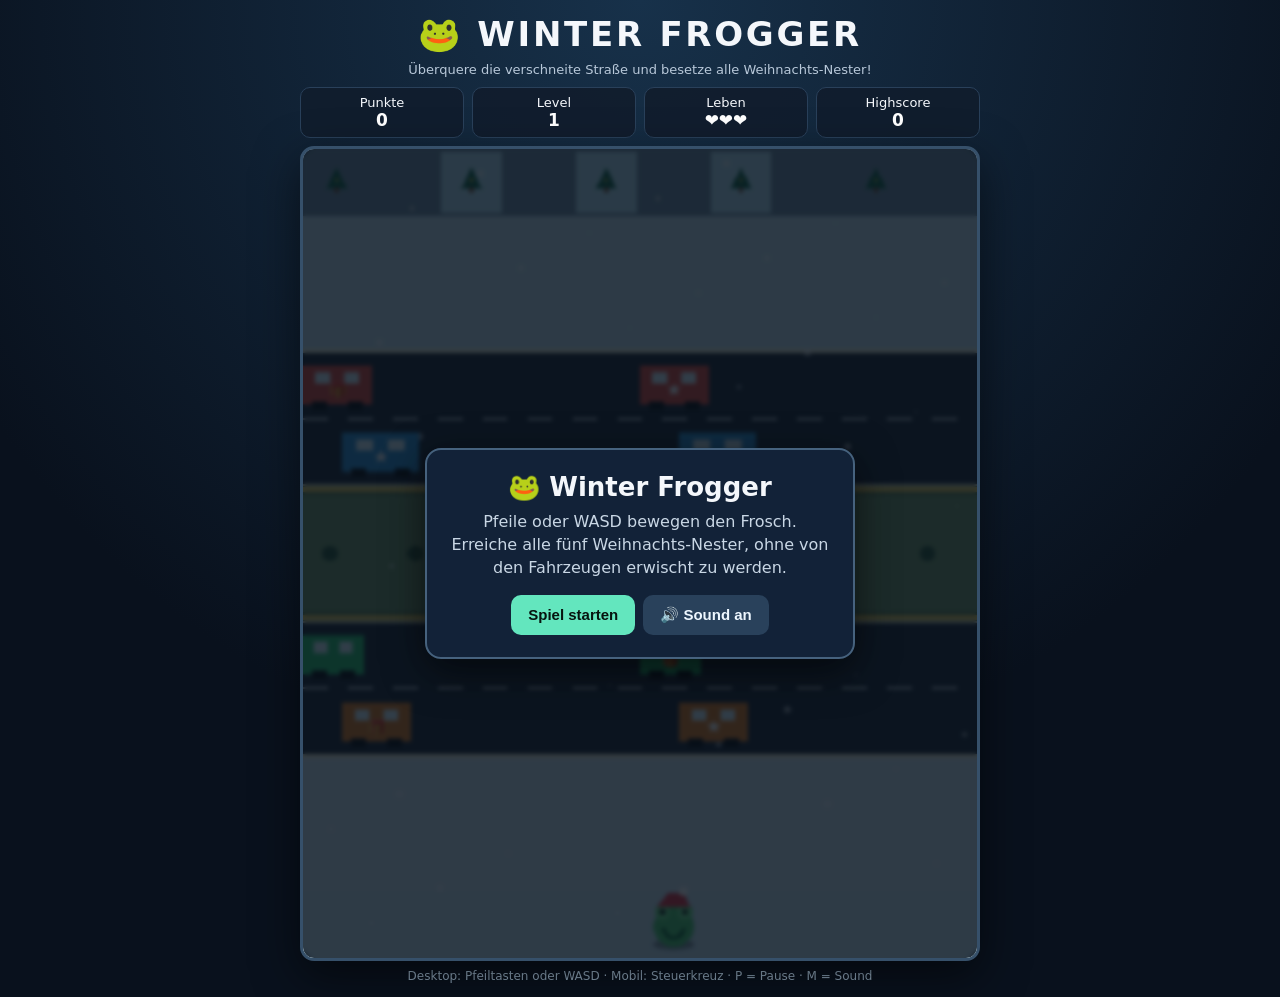
==== frogger.html @ cbe1b5b9 "Add files via upload" ====
<!DOCTYPE html>
<html lang="de">
<head>
<meta charset="UTF-8">
<meta name="viewport" content="width=device-width,initial-scale=1,maximum-scale=1,user-scalable=no">
<title>Winter Frogger</title>
<style>
  :root{
    --bg:#09111d; --panel:#111d2d; --road:#252b35; --safe:#dbeeff;
    --ice:#bfe8ff; --accent:#63e6be; --danger:#ff6b6b; --text:#f4f7fb;
  }
  *{box-sizing:border-box}
  html,body{margin:0;min-height:100%;background:radial-gradient(circle at top,#17314a,#09111d 65%);font-family:system-ui,-apple-system,Segoe UI,sans-serif;color:var(--text)}
  body{display:flex;justify-content:center;align-items:center;padding:14px}
  .game-wrap{width:min(680px,100%);text-align:center}
  h1{margin:0 0 8px;font-size:clamp(22px,5vw,34px);letter-spacing:.08em;text-transform:uppercase}
  .sub{margin:0 0 10px;color:#b8c8d9;font-size:13px}
  .hud{display:flex;justify-content:space-between;gap:8px;flex-wrap:wrap;margin-bottom:8px}
  .stat{background:rgba(17,29,45,.92);border:1px solid #29405a;border-radius:10px;padding:7px 11px;font-size:13px;flex:1;min-width:90px}
  .stat b{display:block;font-size:17px;color:#fff}
  .canvas-box{position:relative;width:100%;border:3px solid #36506a;border-radius:14px;overflow:hidden;box-shadow:0 15px 45px #0008;background:#08121e}
  canvas{display:block;width:100%;height:auto;image-rendering:pixelated;touch-action:none}
  .overlay{position:absolute;inset:0;display:flex;align-items:center;justify-content:center;background:#06101bcc;backdrop-filter:blur(2px);padding:20px}
  .card{background:#122238;border:2px solid #46627e;border-radius:16px;padding:22px;max-width:430px;box-shadow:0 12px 40px #0009}
  .card h2{margin:0 0 8px;font-size:26px}.card p{color:#c9d7e5;line-height:1.45;margin:7px 0 15px}
  button{border:0;border-radius:10px;background:#63e6be;color:#07140f;font-weight:800;padding:11px 17px;cursor:pointer;font-size:15px}
  button.secondary{background:#29415b;color:#eef7ff}
  .actions{display:flex;gap:8px;justify-content:center;flex-wrap:wrap}
  .controls{margin:10px auto 0;width:min(250px,90vw);display:grid;grid-template-columns:repeat(3,1fr);gap:7px}
  .controls button{height:52px;padding:0;font-size:24px;background:#182b40;color:#fff;border:1px solid #36506a;touch-action:manipulation}
  .controls .empty{visibility:hidden}
  .hint{font-size:12px;color:#8fa5b9;margin-top:8px}
  @media (min-width:700px){.controls{display:none}}
</style>
</head>
<body>
<div class="game-wrap">
  <h1>🐸 Winter Frogger</h1>
  <p class="sub">Überquere die verschneite Straße und besetze alle Weihnachts-Nester!</p>

  <div class="hud">
    <div class="stat">Punkte<b id="score">0</b></div>
    <div class="stat">Level<b id="level">1</b></div>
    <div class="stat">Leben<b id="lives">❤️❤️❤️</b></div>
    <div class="stat">Highscore<b id="highscore">0</b></div>
  </div>

  <div class="canvas-box">
    <canvas id="game" width="600" height="720" aria-label="Winter Frogger Spielfeld"></canvas>
    <div class="overlay" id="overlay">
      <div class="card">
        <h2 id="overlayTitle">🐸 Winter Frogger</h2>
        <p id="overlayText">Pfeile oder WASD bewegen den Frosch. Erreiche alle fünf Weihnachts-Nester, ohne von den Fahrzeugen erwischt zu werden.</p>
        <div class="actions">
          <button id="startBtn">Spiel starten</button>
          <button class="secondary" id="muteBtn">🔊 Sound an</button>
        </div>
      </div>
    </div>
  </div>

  <div class="controls" aria-label="Touch-Steuerung">
    <button class="empty"></button><button data-dir="up">▲</button><button class="empty"></button>
    <button data-dir="left">◀</button><button data-dir="down">▼</button><button data-dir="right">▶</button>
  </div>
  <div class="hint">Desktop: Pfeiltasten oder WASD · Mobil: Steuerkreuz · P = Pause · M = Sound</div>
</div>

<script>
(() => {
'use strict';

const canvas = document.getElementById('game');
const ctx = canvas.getContext('2d');
const W = canvas.width, H = canvas.height;

const ROWS = 12, COLS = 10;
const CELL_W = W / COLS, CELL_H = H / ROWS;
const START_ROW = ROWS - 1;
const GOAL_ROW = 0;
const ROAD_START = 3, ROAD_END = 8;
const SAFE_ROWS = [1,2,5,6,9,10];
const GOAL_COLS = [2,4,6];

const ui = {
  score: document.getElementById('score'),
  level: document.getElementById('level'),
  lives: document.getElementById('lives'),
  highscore: document.getElementById('highscore'),
  overlay: document.getElementById('overlay'),
  title: document.getElementById('overlayTitle'),
  text: document.getElementById('overlayText'),
  start: document.getElementById('startBtn'),
  mute: document.getElementById('muteBtn')
};

let score = 0;
let level = 1;
let lives = 3;
let highscore = Number(localStorage.getItem('winterFroggerHighscore') || 0);
let running = false;
let paused = false;
let muted = false;
let lastTime = 0;
let audioCtx = null;
let vehicles = [];
let goals = [];
let frog = {col: 5,row:START_ROW,x:5,y:START_ROW};
let moveLock = false;

const lanes = [
  {row:3, dir:1, base:95, color:'#e74c3c'},
  {row:4, dir:-1, base:135, color:'#3498db'},
  {row:7, dir:1, base:125, color:'#2ecc71'},
  {row:8, dir:-1, base:100, color:'#e67e22'}
];

function beep(freq=440,duration=.07,type='square',gain=.035){
  if(muted) return;
  try{
    audioCtx ||= new (window.AudioContext || window.webkitAudioContext)();
    const o=audioCtx.createOscillator(), g=audioCtx.createGain();
    o.type=type;o.frequency.value=freq;g.gain.value=gain;
    o.connect(g);g.connect(audioCtx.destination);
    const now=audioCtx.currentTime;
    g.gain.setValueAtTime(gain,now);
    g.gain.exponentialRampToValueAtTime(.0001,now+duration);
    o.start(now);o.stop(now+duration);
  }catch(e){}
}

function makeLevel(){
  vehicles=[];
  const speedMul = 1 + (level-1)*0.14;
  lanes.forEach((lane,i)=>{
    const count = Math.min(3, 2 + Math.floor((level-1)/3));
    const width = 54 + ((i+level)%3)*7;
    const gap = W / count;
    for(let j=0;j<count;j++){
      vehicles.push({
        row:lane.row, x:j*gap + (i%2)*35, width,
        height:CELL_H*.58, speed:lane.base*speedMul*lane.dir,
        color:lane.color, kind:(i+j)%3
      });
    }
  });
  goals = Array(GOAL_COLS.length).fill(false);
  resetFrog();
}

function resetFrog(){
  frog={col:5,row:START_ROW,x:5,y:START_ROW};
  moveLock=false;
}

function newGame(){
  score=0;level=1;lives=3;paused=false;running=true;
  makeLevel(); hideOverlay(); updateUI();
  lastTime=performance.now(); requestAnimationFrame(loop);
}

function hideOverlay(){ui.overlay.style.display='none'}
function showOverlay(title,text,button='Spiel starten'){
  ui.title.textContent=title;ui.text.textContent=text;ui.start.textContent=button;
  ui.overlay.style.display='flex';
}

function updateUI(){
  ui.score.textContent=score;
  ui.level.textContent=level;
  ui.lives.textContent='❤️'.repeat(lives)+'🖤'.repeat(3-lives);
  ui.highscore.textContent=highscore;
}

function addScore(n){
  score += n;
  if(score>highscore){
    highscore=score;localStorage.setItem('winterFroggerHighscore',highscore);
    try{window.parent.postMessage({type:'advent-minigame-highscore',game:'winterFrogger',score:highscore},location.origin);}catch(e){}
  }
  updateUI();
}

function move(dx,dy){
  if(!running || paused || moveLock) return;
  const nc=Math.max(0,Math.min(COLS-1,frog.col+dx));
  const nr=Math.max(0,Math.min(ROWS-1,frog.row+dy));
  if(nc===frog.col && nr===frog.row) return;
  if(nr===GOAL_ROW && !GOAL_COLS.includes(nc)) return;
  moveLock=true;
  frog.col=nc;frog.row=nr;frog.x=nc;frog.y=nr;
  beep(520,.045,'square');
  if(dy<0) addScore(10);
  setTimeout(()=>moveLock=false,90);
  checkGoal();
}

function checkGoal(){
  if(frog.row!==GOAL_ROW) return;
  const goalIndex=GOAL_COLS.indexOf(frog.col);
  if(goalIndex<0){resetFrog();return;}
  if(!goals[goalIndex]){
    goals[goalIndex]=true;
    addScore(100 + level*15);
    beep(880,.1,'triangle'); setTimeout(()=>beep(1175,.12,'triangle'),80);
    resetFrog();
    if(goals.every(Boolean)){
      addScore(250*level);
      beep(660,.12,'square'); setTimeout(()=>beep(990,.18,'square'),120);
      setTimeout(()=>{
        level++;
        makeLevel();updateUI();
      },650);
    }
  } else resetFrog();
}

function loseLife(){
  lives--;
  beep(110,.2,'sawtooth',.05);
  updateUI();
  if(lives<=0){
    running=false;
    showOverlay('💥 Game Over',`Du hast ${score} Punkte erreicht. Highscore: ${highscore}.`,'Nochmal spielen');
  }else{
    resetFrog();
  }
}

function frogRect(){
  return {x:frog.x*CELL_W+CELL_W*.18,y:frog.y*CELL_H+CELL_H*.18,w:CELL_W*.64,h:CELL_H*.64};
}
function rectsOverlap(a,b){
  return a.x < b.x+b.w && a.x+a.w>b.x && a.y<a.y+b.h && a.y+a.h>b.y;
}

function update(dt){
  vehicles.forEach(v=>{
    v.x += v.speed*dt;
    if(v.speed>0 && v.x>W+80) v.x=-v.width-30;
    if(v.speed<0 && v.x<-v.width-80) v.x=W+30;
  });
  const fr=frogRect();
  for(const v of vehicles){
    if(v.row===frog.row){
      const vr={x:v.x,y:v.row*CELL_H+CELL_H*.21,w:v.width,h:v.height};
      if(rectsOverlap(fr,vr)){loseLife();return;}
    }
  }
}

function drawBackground(){
  ctx.fillStyle='#dff4ff';ctx.fillRect(0,0,W,H);
  // Zielbereich
  ctx.fillStyle='#7893a8';ctx.fillRect(0,0,W,CELL_H);
  GOAL_COLS.forEach((c,i)=>{
    ctx.fillStyle=goals[i]?'#1b6b45':'#bde7f7';
    ctx.fillRect(c*CELL_W+3,3,CELL_W-6,CELL_H-6);
  });
  // sichere Bereiche
  SAFE_ROWS.forEach(r=>{
    ctx.fillStyle=(r===9||r===10)?'#d8eaf5':'#cbe7f4';
    ctx.fillRect(0,r*CELL_H,W,CELL_H);
  });
  // Geteilte Autobahn mit zwei Spuren je Fahrtrichtung
  ctx.fillStyle='#252b35';ctx.fillRect(0,ROAD_START*CELL_H,W,(ROAD_END-ROAD_START+1)*CELL_H);
  ctx.strokeStyle='#f5f1d5';ctx.lineWidth=4;ctx.setLineDash([]);
  [ROAD_START*CELL_H,5*CELL_H,7*CELL_H,(ROAD_END+1)*CELL_H].forEach(y=>{
    ctx.beginPath();ctx.moveTo(0,y);ctx.lineTo(W,y);ctx.stroke();
  });
  ctx.strokeStyle='#d8dce0';ctx.lineWidth=2;ctx.setLineDash([22,18]);
  [4*CELL_H,8*CELL_H].forEach(y=>{
    ctx.beginPath();ctx.moveTo(0,y);ctx.lineTo(W,y);ctx.stroke();
  });
  ctx.setLineDash([]);
  // Breiter, sicherer Mittelstreifen
  ctx.fillStyle='#587b50';ctx.fillRect(0,5*CELL_H,W,2*CELL_H);
  ctx.fillStyle='#789b68';ctx.fillRect(0,5*CELL_H+8,W,2*CELL_H-16);
  ctx.strokeStyle='#f4d35e';ctx.lineWidth=4;
  [5*CELL_H+3,7*CELL_H-3].forEach(y=>{
    ctx.beginPath();ctx.moveTo(0,y);ctx.lineTo(W,y);ctx.stroke();
  });
  for(let x=24;x<W;x+=76){
    ctx.fillStyle='#315c39';ctx.beginPath();ctx.arc(x,6*CELL_H,7,0,Math.PI*2);ctx.fill();
  }
  // Start
  ctx.fillStyle='#cfe9f5';ctx.fillRect(0,START_ROW*CELL_H,W,CELL_H);
  // Schnee
  ctx.fillStyle='#fff8'; 
  for(let i=0;i<45;i++){
    const x=(i*97)%W,y=(i*53)%H,r=(i%3)+1;
    ctx.beginPath();ctx.arc(x,y,r,0,Math.PI*2);ctx.fill();
  }
  // Weihnachtsbäume in Zielreihe
  for(let c=0;c<COLS;c+=2) drawTree(c*CELL_W+CELL_W/2,CELL_H*.48,.55);
}

function drawTree(x,y,s){
  ctx.fillStyle='#176b4b';
  ctx.beginPath();ctx.moveTo(x,y-22*s);ctx.lineTo(x-17*s,y+12*s);ctx.lineTo(x+17*s,y+12*s);ctx.closePath();ctx.fill();
  ctx.fillStyle='#7b4a2b';ctx.fillRect(x-3*s,y+10*s,6*s,8*s);
  ctx.fillStyle='#ffd54a';ctx.fillRect(x-2*s,y-4*s,4*s,4*s);
}

function drawVehicle(v){
  const y=v.row*CELL_H+CELL_H*.21;
  ctx.fillStyle=v.color;
  ctx.fillRect(v.x,y,v.width,v.height);
  ctx.fillStyle='#dff6ff';
  const ww=v.width*.22;
  ctx.fillRect(v.x+v.width*.18,y+6,ww,10);
  ctx.fillRect(v.x+v.width*.60,y+6,ww,10);
  ctx.fillStyle='#111';
  ctx.fillRect(v.x+8,y+v.height-3,13,8);
  ctx.fillRect(v.x+v.width-21,y+v.height-3,13,8);
  if(v.kind===0){
    ctx.fillStyle='#fff';ctx.font='bold 13px sans-serif';ctx.textAlign='center';
    ctx.fillText('🎁',v.x+v.width/2,y+v.height-8);
  }else if(v.kind===1){
    ctx.fillStyle='#fff';ctx.font='bold 14px sans-serif';ctx.textAlign='center';
    ctx.fillText('★',v.x+v.width/2,y+v.height-8);
  }
}

function drawFrog(){
  const x=frog.x*CELL_W+CELL_W/2, y=frog.y*CELL_H+CELL_H/2;
  ctx.save();ctx.translate(x,y);
  // Schatten
  ctx.fillStyle='#0005';ctx.beginPath();ctx.ellipse(0,18,18,5,0,0,Math.PI*2);ctx.fill();
  // Frosch
  ctx.fillStyle='#52d273';ctx.beginPath();ctx.arc(0,2,18,0,Math.PI*2);ctx.fill();
  ctx.fillStyle='#72e98b';ctx.beginPath();ctx.arc(-10,-11,7,0,Math.PI*2);ctx.arc(10,-11,7,0,Math.PI*2);ctx.fill();
  ctx.fillStyle='#111';ctx.beginPath();ctx.arc(-10,-11,2.5,0,Math.PI*2);ctx.arc(10,-11,2.5,0,Math.PI*2);ctx.fill();
  ctx.strokeStyle='#176b38';ctx.lineWidth=3;ctx.beginPath();ctx.arc(0,3,9,0,Math.PI);ctx.stroke();
  // Wintermütze
  ctx.fillStyle='#e63946';ctx.beginPath();ctx.moveTo(-15,-15);ctx.lineTo(15,-15);ctx.lineTo(9,-28);ctx.lineTo(-5,-28);ctx.closePath();ctx.fill();
  ctx.fillStyle='#fff';ctx.beginPath();ctx.arc(9,-29,4,0,Math.PI*2);ctx.fill();
  ctx.restore();
}

function draw(){
  drawBackground();
  vehicles.forEach(drawVehicle);
  drawFrog();
}

function loop(t){
  if(!running)return;
  if(!paused){
    const dt=Math.min(.035,(t-lastTime)/1000);
    update(dt);draw();
  }
  lastTime=t;requestAnimationFrame(loop);
}

function togglePause(){
  if(!running)return;
  paused=!paused;
  if(paused) showOverlay('⏸ Pause','Drücke P oder den Button, um weiterzuspielen.','Weiter');
  else hideOverlay();
}

function toggleMute(){
  muted=!muted;ui.mute.textContent=muted?'🔇 Sound aus':'🔊 Sound an';
}

document.addEventListener('keydown',e=>{
  const k=e.key.toLowerCase();
  if(['arrowup','arrowdown','arrowleft','arrowright','w','a','s','d','p','m',' '].includes(k)) e.preventDefault();
  if(k==='arrowup'||k==='w')move(0,-1);
  else if(k==='arrowdown'||k==='s')move(0,1);
  else if(k==='arrowleft'||k==='a')move(-1,0);
  else if(k==='arrowright'||k==='d')move(1,0);
  else if(k==='p')togglePause();
  else if(k==='m')toggleMute();
  else if(k===' ' && !running)newGame();
});

document.querySelectorAll('[data-dir]').forEach(btn=>{
  btn.addEventListener('pointerdown',e=>{
    e.preventDefault();
    const d=btn.dataset.dir;
    if(d==='up')move(0,-1); if(d==='down')move(0,1);
    if(d==='left')move(-1,0); if(d==='right')move(1,0);
  });
});

ui.start.addEventListener('click',()=>{
  if(paused){paused=false;hideOverlay();return;}
  newGame();
});
ui.mute.addEventListener('click',toggleMute);

makeLevel();updateUI();draw();
})();
</script>
</body>
</html>
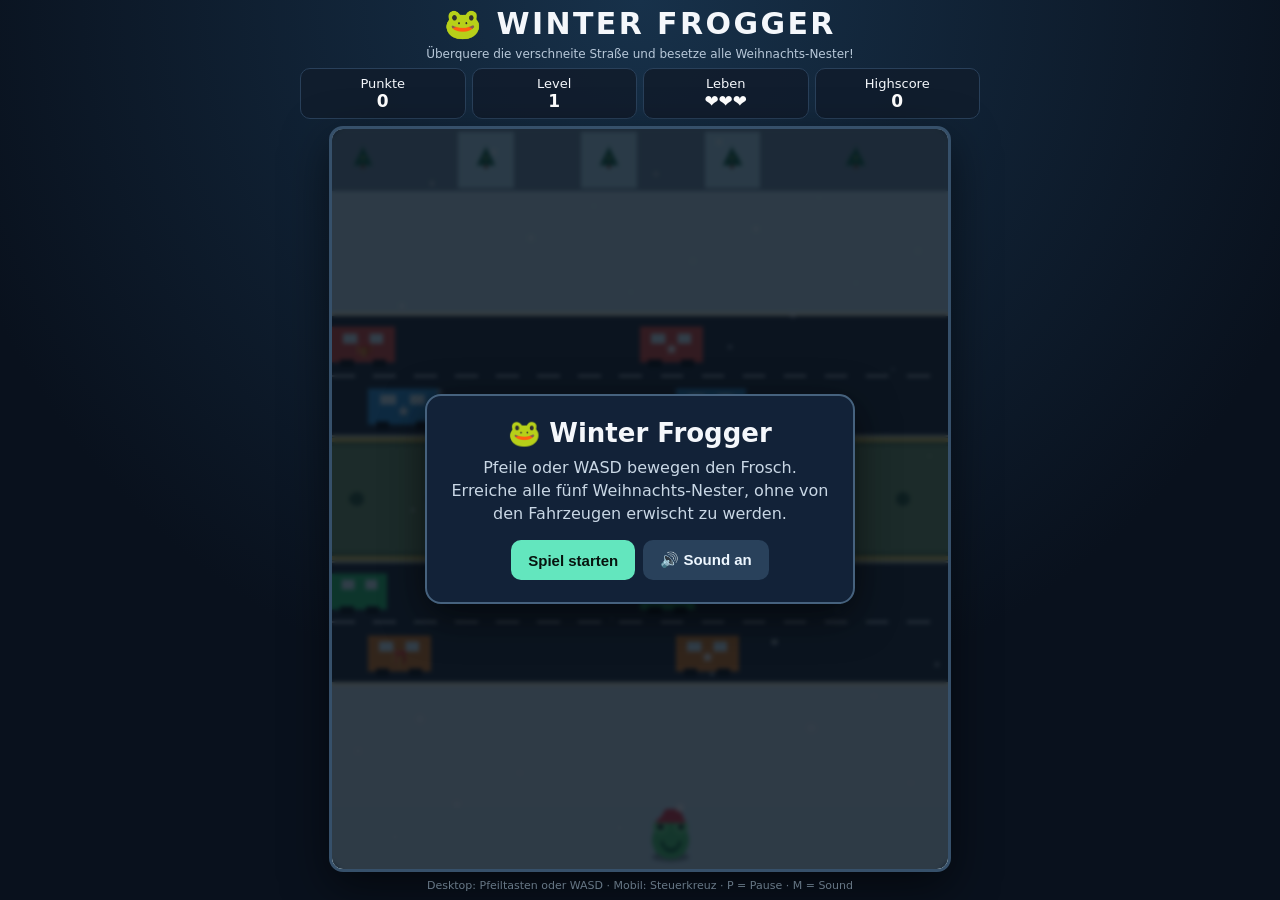
==== commit 44af9d18: "Add files via upload" ====
--- a/frogger.html
+++ b/frogger.html
@@ -10,26 +10,27 @@
     --ice:#bfe8ff; --accent:#63e6be; --danger:#ff6b6b; --text:#f4f7fb;
   }
   *{box-sizing:border-box}
-  html,body{margin:0;min-height:100%;background:radial-gradient(circle at top,#17314a,#09111d 65%);font-family:system-ui,-apple-system,Segoe UI,sans-serif;color:var(--text)}
-  body{display:flex;justify-content:center;align-items:center;padding:14px}
-  .game-wrap{width:min(680px,100%);text-align:center}
-  h1{margin:0 0 8px;font-size:clamp(22px,5vw,34px);letter-spacing:.08em;text-transform:uppercase}
-  .sub{margin:0 0 10px;color:#b8c8d9;font-size:13px}
-  .hud{display:flex;justify-content:space-between;gap:8px;flex-wrap:wrap;margin-bottom:8px}
+  html,body{width:100%;height:100%;margin:0;min-height:0;overflow:hidden;background:radial-gradient(circle at top,#17314a,#09111d 65%);font-family:system-ui,-apple-system,Segoe UI,sans-serif;color:var(--text)}
+  body{display:flex;justify-content:center;align-items:center;padding:6px}
+  .game-wrap{width:min(680px,100%);height:100%;min-height:0;display:grid;grid-template-rows:auto auto auto minmax(0,1fr) auto auto;align-content:center;gap:2px;text-align:center}
+  h1{margin:0 0 4px;font-size:clamp(20px,4.5vw,30px);letter-spacing:.08em;text-transform:uppercase}
+  .sub{margin:0 0 5px;color:#b8c8d9;font-size:12px}
+  .hud{display:flex;justify-content:space-between;gap:6px;flex-wrap:wrap;margin-bottom:5px}
   .stat{background:rgba(17,29,45,.92);border:1px solid #29405a;border-radius:10px;padding:7px 11px;font-size:13px;flex:1;min-width:90px}
   .stat b{display:block;font-size:17px;color:#fff}
-  .canvas-box{position:relative;width:100%;border:3px solid #36506a;border-radius:14px;overflow:hidden;box-shadow:0 15px 45px #0008;background:#08121e}
-  canvas{display:block;width:100%;height:auto;image-rendering:pixelated;touch-action:none}
+  .canvas-box{position:relative;width:auto;height:100%;max-width:100%;aspect-ratio:5/6;justify-self:center;margin:auto;border:3px solid #36506a;border-radius:14px;overflow:hidden;box-shadow:0 15px 45px #0008;background:#08121e}
+  canvas{display:block;width:100%;height:100%;image-rendering:pixelated;touch-action:none}
   .overlay{position:absolute;inset:0;display:flex;align-items:center;justify-content:center;background:#06101bcc;backdrop-filter:blur(2px);padding:20px}
   .card{background:#122238;border:2px solid #46627e;border-radius:16px;padding:22px;max-width:430px;box-shadow:0 12px 40px #0009}
   .card h2{margin:0 0 8px;font-size:26px}.card p{color:#c9d7e5;line-height:1.45;margin:7px 0 15px}
   button{border:0;border-radius:10px;background:#63e6be;color:#07140f;font-weight:800;padding:11px 17px;cursor:pointer;font-size:15px}
   button.secondary{background:#29415b;color:#eef7ff}
   .actions{display:flex;gap:8px;justify-content:center;flex-wrap:wrap}
-  .controls{margin:10px auto 0;width:min(250px,90vw);display:grid;grid-template-columns:repeat(3,1fr);gap:7px}
-  .controls button{height:52px;padding:0;font-size:24px;background:#182b40;color:#fff;border:1px solid #36506a;touch-action:manipulation}
+  .controls{margin:5px auto 0;width:min(210px,80vw);display:grid;grid-template-columns:repeat(3,1fr);gap:5px}
+  .controls button{height:42px;padding:0;font-size:22px;background:#182b40;color:#fff;border:1px solid #36506a;touch-action:manipulation}
   .controls .empty{visibility:hidden}
-  .hint{font-size:12px;color:#8fa5b9;margin-top:8px}
+  .hint{font-size:11px;color:#8fa5b9;margin-top:5px}
+  @media(max-width:699px){.controls{margin-top:2px}.hint{margin-top:2px}}
   @media (min-width:700px){.controls{display:none}}
 </style>
 </head>
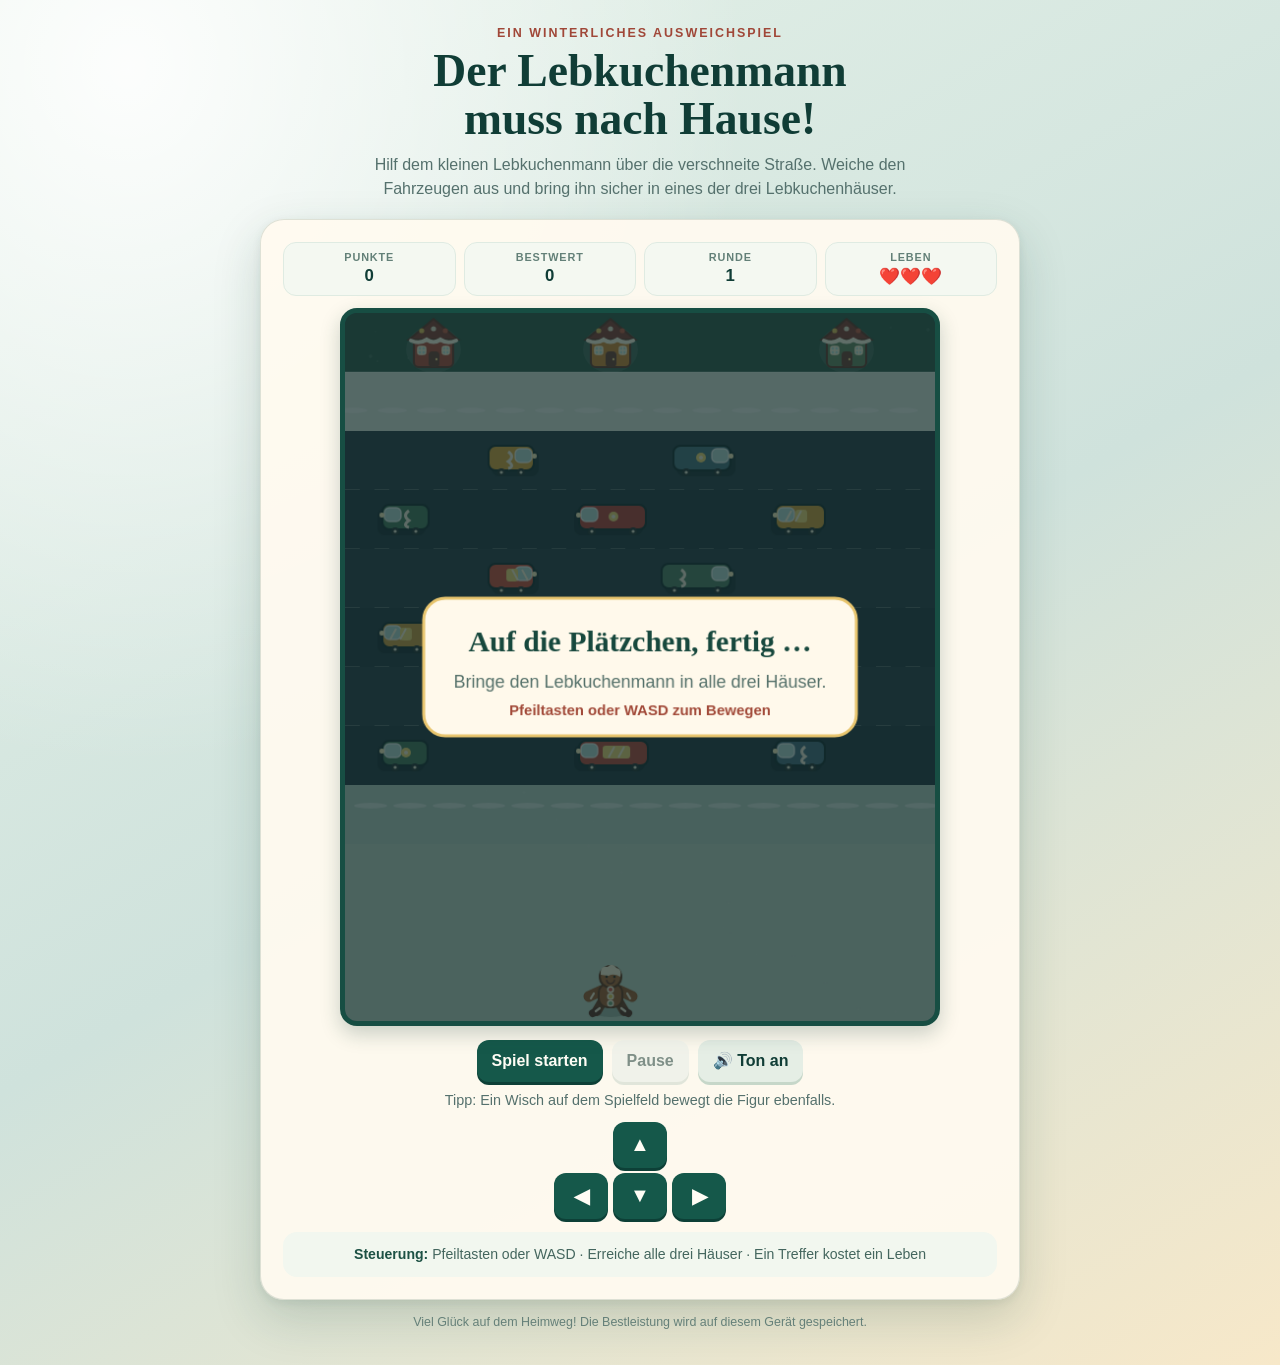
==== commit ef8fdc2c: "Add files via upload" ====
--- a/frogger.html
+++ b/frogger.html
@@ -1,399 +1,737 @@
-<!DOCTYPE html>
+<!doctype html>
 <html lang="de">
 <head>
-<meta charset="UTF-8">
-<meta name="viewport" content="width=device-width,initial-scale=1,maximum-scale=1,user-scalable=no">
-<title>Winter Frogger</title>
-<style>
-  :root{
-    --bg:#09111d; --panel:#111d2d; --road:#252b35; --safe:#dbeeff;
-    --ice:#bfe8ff; --accent:#63e6be; --danger:#ff6b6b; --text:#f4f7fb;
-  }
-  *{box-sizing:border-box}
-  html,body{width:100%;height:100%;margin:0;min-height:0;overflow:hidden;background:radial-gradient(circle at top,#17314a,#09111d 65%);font-family:system-ui,-apple-system,Segoe UI,sans-serif;color:var(--text)}
-  body{display:flex;justify-content:center;align-items:center;padding:6px}
-  .game-wrap{width:min(680px,100%);height:100%;min-height:0;display:grid;grid-template-rows:auto auto auto minmax(0,1fr) auto auto;align-content:center;gap:2px;text-align:center}
-  h1{margin:0 0 4px;font-size:clamp(20px,4.5vw,30px);letter-spacing:.08em;text-transform:uppercase}
-  .sub{margin:0 0 5px;color:#b8c8d9;font-size:12px}
-  .hud{display:flex;justify-content:space-between;gap:6px;flex-wrap:wrap;margin-bottom:5px}
-  .stat{background:rgba(17,29,45,.92);border:1px solid #29405a;border-radius:10px;padding:7px 11px;font-size:13px;flex:1;min-width:90px}
-  .stat b{display:block;font-size:17px;color:#fff}
-  .canvas-box{position:relative;width:auto;height:100%;max-width:100%;aspect-ratio:5/6;justify-self:center;margin:auto;border:3px solid #36506a;border-radius:14px;overflow:hidden;box-shadow:0 15px 45px #0008;background:#08121e}
-  canvas{display:block;width:100%;height:100%;image-rendering:pixelated;touch-action:none}
-  .overlay{position:absolute;inset:0;display:flex;align-items:center;justify-content:center;background:#06101bcc;backdrop-filter:blur(2px);padding:20px}
-  .card{background:#122238;border:2px solid #46627e;border-radius:16px;padding:22px;max-width:430px;box-shadow:0 12px 40px #0009}
-  .card h2{margin:0 0 8px;font-size:26px}.card p{color:#c9d7e5;line-height:1.45;margin:7px 0 15px}
-  button{border:0;border-radius:10px;background:#63e6be;color:#07140f;font-weight:800;padding:11px 17px;cursor:pointer;font-size:15px}
-  button.secondary{background:#29415b;color:#eef7ff}
-  .actions{display:flex;gap:8px;justify-content:center;flex-wrap:wrap}
-  .controls{margin:5px auto 0;width:min(210px,80vw);display:grid;grid-template-columns:repeat(3,1fr);gap:5px}
-  .controls button{height:42px;padding:0;font-size:22px;background:#182b40;color:#fff;border:1px solid #36506a;touch-action:manipulation}
-  .controls .empty{visibility:hidden}
-  .hint{font-size:11px;color:#8fa5b9;margin-top:5px}
-  @media(max-width:699px){.controls{margin-top:2px}.hint{margin-top:2px}}
-  @media (min-width:700px){.controls{display:none}}
-</style>
+  <meta charset="utf-8">
+  <meta name="viewport" content="width=device-width, initial-scale=1">
+  <meta name="theme-color" content="#143a35">
+  <title>Der Lebkuchenmann muss nach Hause!</title>
+  <style>
+    :root {
+      color-scheme: light;
+      --ink: #193b38;
+      --muted: #55716d;
+      --cream: #fffaf0;
+      --green: #15584a;
+      --green-dark: #103d36;
+      --red: #a84236;
+      --gold: #f0c565;
+    }
+    * { box-sizing: border-box; }
+    body {
+      margin: 0;
+      min-height: 100vh;
+      padding: 26px 16px 36px;
+      color: var(--ink);
+      background:
+        radial-gradient(ellipse at 10% 5%, rgba(255,255,255,.9), transparent 38%),
+        linear-gradient(150deg, #e6f2e9, #cfe2dc 52%, #f7e8c9);
+      font-family: "Trebuchet MS", "Segoe UI", sans-serif;
+    }
+    .page { width: min(100%, 760px); margin: 0 auto; }
+    header { text-align: center; margin: 0 auto 18px; }
+    .eyebrow {
+      margin: 0 0 7px;
+      color: #a04738;
+      font-size: .78rem;
+      font-weight: 800;
+      letter-spacing: .16em;
+      text-transform: uppercase;
+    }
+    h1 {
+      margin: 0;
+      color: var(--green-dark);
+      font-family: Georgia, "Times New Roman", serif;
+      font-size: clamp(1.8rem, 5vw, 2.85rem);
+      line-height: 1.05;
+      text-wrap: balance;
+    }
+    .intro { max-width: 570px; margin: 10px auto 0; color: var(--muted); line-height: 1.5; }
+    .game-card {
+      overflow: hidden;
+      padding: clamp(12px, 3vw, 22px);
+      border: 1px solid rgba(22, 74, 62, .14);
+      border-radius: 24px;
+      background: rgba(255, 250, 240, .94);
+      box-shadow: 0 18px 48px rgba(24, 64, 54, .18), 0 3px 8px rgba(24, 64, 54, .08);
+    }
+    .hud {
+      display: grid;
+      grid-template-columns: repeat(4, 1fr);
+      gap: 8px;
+      margin-bottom: 12px;
+    }
+    .stat {
+      min-width: 0;
+      padding: 8px 10px;
+      border: 1px solid #dfebe2;
+      border-radius: 13px;
+      background: #f4f8f1;
+      text-align: center;
+    }
+    .stat-label { display: block; color: #638078; font-size: .68rem; font-weight: 800; letter-spacing: .08em; text-transform: uppercase; }
+    .stat-value { display: block; overflow: hidden; margin-top: 3px; color: var(--green-dark); font-size: 1.05rem; font-weight: 900; text-overflow: ellipsis; white-space: nowrap; }
+    .board-frame {
+      position: relative;
+      width: min(100%, 600px);
+      margin: 0 auto;
+      overflow: hidden;
+      border: 5px solid #174e43;
+      border-radius: 17px;
+      background: #193c42;
+      box-shadow: 0 8px 20px rgba(19, 60, 52, .22);
+      touch-action: none;
+    }
+    canvas { display: block; width: 100%; height: auto; aspect-ratio: 5 / 6; image-rendering: auto; }
+    .controls-row {
+      display: flex;
+      align-items: center;
+      justify-content: center;
+      flex-wrap: wrap;
+      gap: 9px;
+      margin: 14px 0 10px;
+    }
+    button {
+      min-height: 42px;
+      padding: 9px 15px;
+      border: 0;
+      border-radius: 12px;
+      color: #fffdf5;
+      background: var(--green);
+      box-shadow: 0 3px 0 #0d4037;
+      cursor: pointer;
+      font: inherit;
+      font-weight: 800;
+      transition: transform .08s ease, filter .15s ease, background .15s ease;
+      -webkit-tap-highlight-color: transparent;
+    }
+    button:hover { filter: brightness(1.08); }
+    button:active { transform: translateY(2px); box-shadow: 0 1px 0 #0d4037; }
+    button:focus-visible { outline: 3px solid #e8b951; outline-offset: 3px; }
+    button.secondary { color: var(--green-dark); background: #e5eee5; box-shadow: 0 3px 0 #c6d7c9; }
+    button:disabled { cursor: default; opacity: .55; filter: grayscale(.25); }
+    .control-hint { margin: 3px 0 0; color: var(--muted); font-size: .9rem; text-align: center; }
+    .touch-pad {
+      display: grid;
+      grid-template-columns: repeat(3, 54px);
+      grid-template-rows: repeat(2, 46px);
+      gap: 5px;
+      justify-content: center;
+      margin: 14px auto 2px;
+    }
+    .touch-pad button { min-height: 46px; padding: 0; border-radius: 12px; font-size: 1.25rem; touch-action: manipulation; }
+    .touch-pad .up { grid-column: 2; grid-row: 1; }
+    .touch-pad .left { grid-column: 1; grid-row: 2; }
+    .touch-pad .down { grid-column: 2; grid-row: 2; }
+    .touch-pad .right { grid-column: 3; grid-row: 2; }
+    .directions { margin: 13px auto 0; padding: 12px 14px; border-radius: 14px; background: #f2f7ef; color: #44665e; font-size: .88rem; line-height: 1.5; text-align: center; }
+    .directions strong { color: #1d5144; }
+    footer { margin-top: 15px; color: #658079; font-size: .78rem; text-align: center; }
+    @media (max-width: 480px) {
+      body { padding: 17px 9px 24px; }
+      .game-card { border-radius: 18px; }
+      .hud { grid-template-columns: repeat(2, 1fr); }
+      .stat { padding: 7px; }
+      .controls-row { gap: 8px; }
+      .controls-row button { flex: 1 1 28%; padding: 8px 9px; font-size: .9rem; }
+      .control-hint { font-size: .82rem; }
+    }
+    /* Das Kalender-Türchen zeigt das Spiel in einem kompakten iframe. */
+    @media (max-width: 680px) and (max-height: 700px) {
+      body { height: 100vh; min-height: 0; overflow: hidden; padding: 4px; }
+      .page { width: 100%; height: 100%; display: grid; grid-template-rows: auto minmax(0, 1fr); gap: 4px; }
+      header { margin: 0; }
+      .eyebrow { display: none; }
+      h1 { font-size: clamp(1rem, 3.5vh, 1.45rem); line-height: 1.05; }
+      .intro { margin: 3px auto 0; font-size: .72rem; line-height: 1.25; }
+      .game-card { min-height: 0; padding: 5px; border-radius: 13px; display: grid; grid-template-rows: auto minmax(0, 1fr) auto auto; gap: 4px; }
+      .hud { grid-template-columns: repeat(4, 1fr); gap: 4px; margin: 0; }
+      .stat { padding: 4px 3px; border-radius: 8px; }
+      .stat-label { font-size: .55rem; letter-spacing: .04em; }
+      .stat-value { margin-top: 1px; font-size: .82rem; }
+      .board-frame { width: auto; height: 100%; min-height: 0; max-width: 100%; aspect-ratio: 5 / 6; border-width: 3px; border-radius: 10px; }
+      canvas { width: auto; height: 100%; max-width: 100%; aspect-ratio: 5 / 6; }
+      .controls-row { gap: 5px; margin: 0; }
+      .controls-row button { min-height: 32px; padding: 4px 7px; border-radius: 8px; font-size: .75rem; box-shadow: none; }
+      .control-hint, .directions, footer { display: none; }
+      .touch-pad { grid-template-columns: repeat(3, 38px); grid-template-rows: repeat(2, 30px); gap: 3px; margin: 0 auto; }
+      .touch-pad button { min-height: 30px; padding: 0; border-radius: 7px; font-size: .95rem; box-shadow: none; }
+    }
+    @media (prefers-reduced-motion: reduce) { *, *::before, *::after { scroll-behavior: auto !important; transition-duration: .01ms !important; } }
+  </style>
 </head>
 <body>
-<div class="game-wrap">
-  <h1>🐸 Winter Frogger</h1>
-  <p class="sub">Überquere die verschneite Straße und besetze alle Weihnachts-Nester!</p>
-
-  <div class="hud">
-    <div class="stat">Punkte<b id="score">0</b></div>
-    <div class="stat">Level<b id="level">1</b></div>
-    <div class="stat">Leben<b id="lives">❤️❤️❤️</b></div>
-    <div class="stat">Highscore<b id="highscore">0</b></div>
-  </div>
-
-  <div class="canvas-box">
-    <canvas id="game" width="600" height="720" aria-label="Winter Frogger Spielfeld"></canvas>
-    <div class="overlay" id="overlay">
-      <div class="card">
-        <h2 id="overlayTitle">🐸 Winter Frogger</h2>
-        <p id="overlayText">Pfeile oder WASD bewegen den Frosch. Erreiche alle fünf Weihnachts-Nester, ohne von den Fahrzeugen erwischt zu werden.</p>
-        <div class="actions">
-          <button id="startBtn">Spiel starten</button>
-          <button class="secondary" id="muteBtn">🔊 Sound an</button>
-        </div>
+  <main class="page">
+    <header>
+      <p class="eyebrow">Ein winterliches Ausweichspiel</p>
+      <h1>Der Lebkuchenmann muss nach Hause!</h1>
+      <p class="intro">Hilf dem kleinen Lebkuchenmann über die verschneite Straße. Weiche den Fahrzeugen aus und bring ihn sicher in eines der drei Lebkuchenhäuser.</p>
+    </header>
+
+    <section class="game-card" aria-label="Lebkuchenmann-Spiel">
+      <div class="hud" aria-live="polite">
+        <div class="stat"><span class="stat-label">Punkte</span><span class="stat-value" id="score">0</span></div>
+        <div class="stat"><span class="stat-label">Bestwert</span><span class="stat-value" id="highscore">0</span></div>
+        <div class="stat"><span class="stat-label">Runde</span><span class="stat-value" id="level">1</span></div>
+        <div class="stat"><span class="stat-label">Leben</span><span class="stat-value" id="lives">❤️❤️❤️</span></div>
       </div>
-    </div>
-  </div>
-
-  <div class="controls" aria-label="Touch-Steuerung">
-    <button class="empty"></button><button data-dir="up">▲</button><button class="empty"></button>
-    <button data-dir="left">◀</button><button data-dir="down">▼</button><button data-dir="right">▶</button>
-  </div>
-  <div class="hint">Desktop: Pfeiltasten oder WASD · Mobil: Steuerkreuz · P = Pause · M = Sound</div>
-</div>
-
-<script>
-(() => {
-'use strict';
-
-const canvas = document.getElementById('game');
-const ctx = canvas.getContext('2d');
-const W = canvas.width, H = canvas.height;
-
-const ROWS = 12, COLS = 10;
-const CELL_W = W / COLS, CELL_H = H / ROWS;
-const START_ROW = ROWS - 1;
-const GOAL_ROW = 0;
-const ROAD_START = 3, ROAD_END = 8;
-const SAFE_ROWS = [1,2,5,6,9,10];
-const GOAL_COLS = [2,4,6];
-
-const ui = {
-  score: document.getElementById('score'),
-  level: document.getElementById('level'),
-  lives: document.getElementById('lives'),
-  highscore: document.getElementById('highscore'),
-  overlay: document.getElementById('overlay'),
-  title: document.getElementById('overlayTitle'),
-  text: document.getElementById('overlayText'),
-  start: document.getElementById('startBtn'),
-  mute: document.getElementById('muteBtn')
-};
-
-let score = 0;
-let level = 1;
-let lives = 3;
-let highscore = Number(localStorage.getItem('winterFroggerHighscore') || 0);
-let running = false;
-let paused = false;
-let muted = false;
-let lastTime = 0;
-let audioCtx = null;
-let vehicles = [];
-let goals = [];
-let frog = {col: 5,row:START_ROW,x:5,y:START_ROW};
-let moveLock = false;
-
-const lanes = [
-  {row:3, dir:1, base:95, color:'#e74c3c'},
-  {row:4, dir:-1, base:135, color:'#3498db'},
-  {row:7, dir:1, base:125, color:'#2ecc71'},
-  {row:8, dir:-1, base:100, color:'#e67e22'}
-];
-
-function beep(freq=440,duration=.07,type='square',gain=.035){
-  if(muted) return;
-  try{
-    audioCtx ||= new (window.AudioContext || window.webkitAudioContext)();
-    const o=audioCtx.createOscillator(), g=audioCtx.createGain();
-    o.type=type;o.frequency.value=freq;g.gain.value=gain;
-    o.connect(g);g.connect(audioCtx.destination);
-    const now=audioCtx.currentTime;
-    g.gain.setValueAtTime(gain,now);
-    g.gain.exponentialRampToValueAtTime(.0001,now+duration);
-    o.start(now);o.stop(now+duration);
-  }catch(e){}
-}
-
-function makeLevel(){
-  vehicles=[];
-  const speedMul = 1 + (level-1)*0.14;
-  lanes.forEach((lane,i)=>{
-    const count = Math.min(3, 2 + Math.floor((level-1)/3));
-    const width = 54 + ((i+level)%3)*7;
-    const gap = W / count;
-    for(let j=0;j<count;j++){
-      vehicles.push({
-        row:lane.row, x:j*gap + (i%2)*35, width,
-        height:CELL_H*.58, speed:lane.base*speedMul*lane.dir,
-        color:lane.color, kind:(i+j)%3
+
+      <div class="board-frame">
+        <canvas id="game" width="600" height="720" tabindex="0" role="img" aria-label="Spielfeld. Bewege den Lebkuchenmann mit Pfeiltasten oder WASD zu den drei Lebkuchenhäusern. Weiche den Fahrzeugen aus."></canvas>
+      </div>
+
+      <div class="controls-row">
+        <button id="startBtn" type="button">Spiel starten</button>
+        <button id="pauseBtn" class="secondary" type="button" disabled>Pause</button>
+        <button id="muteBtn" class="secondary" type="button" aria-pressed="false">🔊 Ton an</button>
+      </div>
+      <p class="control-hint">Tipp: Ein Wisch auf dem Spielfeld bewegt die Figur ebenfalls.</p>
+
+      <div class="touch-pad" aria-label="Touch-Steuerung">
+        <button class="up" type="button" data-move="up" aria-label="Nach oben">▲</button>
+        <button class="left" type="button" data-move="left" aria-label="Nach links">◀</button>
+        <button class="down" type="button" data-move="down" aria-label="Nach unten">▼</button>
+        <button class="right" type="button" data-move="right" aria-label="Nach rechts">▶</button>
+      </div>
+
+      <div class="directions"><strong>Steuerung:</strong> Pfeiltasten oder WASD · Erreiche alle drei Häuser · Ein Treffer kostet ein Leben</div>
+    </section>
+    <footer>Viel Glück auf dem Heimweg! Die Bestleistung wird auf diesem Gerät gespeichert.</footer>
+  </main>
+
+  <script>
+  (() => {
+    'use strict';
+
+    const canvas = document.getElementById('game');
+    const ctx = canvas.getContext('2d');
+    const scoreEl = document.getElementById('score');
+    const highscoreEl = document.getElementById('highscore');
+    const levelEl = document.getElementById('level');
+    const livesEl = document.getElementById('lives');
+    const startBtn = document.getElementById('startBtn');
+    const pauseBtn = document.getElementById('pauseBtn');
+    const muteBtn = document.getElementById('muteBtn');
+
+    const COLS = 10;
+    const ROWS = 12;
+    const CELL = 60;
+    const WIDTH = COLS * CELL;
+    const HEIGHT = ROWS * CELL;
+    const TARGET_COLUMNS = [1, 4, 8];
+    const HIGH_KEY = 'winterFroggerHighscore';
+    const laneBlueprints = [
+      { row: 2, direction: 1, speed: 82, widths: [74, 54, 66], colors: ['#b4473e', '#e0a83d', '#4b7583'] },
+      { row: 3, direction: -1, speed: 110, widths: [55, 76, 58], colors: ['#477d60', '#b8423c', '#d6a33f'] },
+      { row: 4, direction: 1, speed: 94, widths: [70, 54, 78], colors: ['#436f86', '#d34e3f', '#528269'] },
+      { row: 5, direction: -1, speed: 126, widths: [56, 72, 55], colors: ['#d2a044', '#507e62', '#b7443a'] },
+      { row: 6, direction: 1, speed: 104, widths: [76, 54, 64], colors: ['#b7463d', '#4c7582', '#d4a447'] },
+      { row: 7, direction: -1, speed: 138, widths: [54, 78, 58], colors: ['#477a5e', '#c04b3f', '#497184'] }
+    ];
+    const houseColors = ['#b64c3e', '#d58b39', '#678a68', '#ba5b46', '#527a82', '#d19c43', '#9e5949', '#648464', '#bf6b4e', '#748b73'];
+    const snowflakes = Array.from({ length: 56 }, (_, i) => ({
+      x: ((i * 137 + 31) % WIDTH), y: ((i * 83 + 19) % HEIGHT), r: 1 + (i % 3) * .45, a: .10 + (i % 4) * .035
+    }));
+
+    let state = 'ready';
+    let score = 0;
+    let highscore = readHighscore();
+    let lives = 3;
+    let level = 1;
+    let homes = Array(TARGET_COLUMNS.length).fill(false);
+    let lanes = [];
+    let lastFrame = 0;
+    let lastMove = 0;
+    let muted = false;
+    let audioContext = null;
+    const backgroundMusic = new Audio('audio/Jolly%208-bit%20Chase.mp3');
+    backgroundMusic.loop = true;
+    backgroundMusic.volume = 0.24;
+    backgroundMusic.preload = 'auto';
+    let notice = '';
+    let noticeUntil = 0;
+    const player = { col: 4, row: 11, fromCol: 4, fromRow: 11, movedAt: 0 };
+
+    function readHighscore() {
+      try { return Number(localStorage.getItem(HIGH_KEY)) || 0; }
+      catch (_) { return 0; }
+    }
+    function saveHighscore() {
+      try {
+        localStorage.setItem(HIGH_KEY, String(highscore));
+        if (window.parent !== window && window.location.protocol !== 'file:') {
+          window.parent.postMessage({ type: 'advent-minigame-highscore', game: 'winterFrogger', score: highscore }, window.location.origin);
+        }
+      }
+      catch (_) { /* Das Spiel läuft auch, wenn der Browser keinen Speicher erlaubt. */ }
+    }
+    function syncBackgroundMusic() {
+      if (state === 'playing' && !muted) {
+        if (backgroundMusic.paused) backgroundMusic.play().catch(() => {});
+      } else if (!backgroundMusic.paused) {
+        backgroundMusic.pause();
+      }
+    }
+    function updateHud() {
+      scoreEl.textContent = String(score);
+      highscoreEl.textContent = String(highscore);
+      levelEl.textContent = String(level);
+      livesEl.textContent = lives > 0 ? '❤️'.repeat(lives) : '—';
+      livesEl.setAttribute('aria-label', `${lives} Leben`);
+      pauseBtn.disabled = state !== 'playing' && state !== 'paused';
+      pauseBtn.textContent = state === 'paused' ? 'Weiter' : 'Pause';
+      startBtn.textContent = state === 'playing' || state === 'paused' ? 'Neu starten' : state === 'over' ? 'Noch einmal' : 'Spiel starten';
+    }
+    function addScore(amount) {
+      score += amount;
+      if (score > highscore) {
+        highscore = score;
+        saveHighscore();
+      }
+      updateHud();
+    }
+    function makeLanes() {
+      const multiplier = 1 + (level - 1) * .17;
+      lanes = laneBlueprints.map((blueprint, laneIndex) => {
+        const objects = blueprint.widths.map((width, i) => {
+          const spacing = WIDTH / blueprint.widths.length;
+          const start = i * spacing + (laneIndex % 2 ? spacing * .15 : 0);
+          return { x: blueprint.direction > 0 ? start - width : start, width, color: blueprint.colors[i], ornament: (laneIndex + i) % 3 };
+        });
+        return { ...blueprint, speed: blueprint.speed * multiplier, objects };
       });
     }
-  });
-  goals = Array(GOAL_COLS.length).fill(false);
-  resetFrog();
-}
-
-function resetFrog(){
-  frog={col:5,row:START_ROW,x:5,y:START_ROW};
-  moveLock=false;
-}
-
-function newGame(){
-  score=0;level=1;lives=3;paused=false;running=true;
-  makeLevel(); hideOverlay(); updateUI();
-  lastTime=performance.now(); requestAnimationFrame(loop);
-}
-
-function hideOverlay(){ui.overlay.style.display='none'}
-function showOverlay(title,text,button='Spiel starten'){
-  ui.title.textContent=title;ui.text.textContent=text;ui.start.textContent=button;
-  ui.overlay.style.display='flex';
-}
-
-function updateUI(){
-  ui.score.textContent=score;
-  ui.level.textContent=level;
-  ui.lives.textContent='❤️'.repeat(lives)+'🖤'.repeat(3-lives);
-  ui.highscore.textContent=highscore;
-}
-
-function addScore(n){
-  score += n;
-  if(score>highscore){
-    highscore=score;localStorage.setItem('winterFroggerHighscore',highscore);
-    try{window.parent.postMessage({type:'advent-minigame-highscore',game:'winterFrogger',score:highscore},location.origin);}catch(e){}
-  }
-  updateUI();
-}
-
-function move(dx,dy){
-  if(!running || paused || moveLock) return;
-  const nc=Math.max(0,Math.min(COLS-1,frog.col+dx));
-  const nr=Math.max(0,Math.min(ROWS-1,frog.row+dy));
-  if(nc===frog.col && nr===frog.row) return;
-  if(nr===GOAL_ROW && !GOAL_COLS.includes(nc)) return;
-  moveLock=true;
-  frog.col=nc;frog.row=nr;frog.x=nc;frog.y=nr;
-  beep(520,.045,'square');
-  if(dy<0) addScore(10);
-  setTimeout(()=>moveLock=false,90);
-  checkGoal();
-}
-
-function checkGoal(){
-  if(frog.row!==GOAL_ROW) return;
-  const goalIndex=GOAL_COLS.indexOf(frog.col);
-  if(goalIndex<0){resetFrog();return;}
-  if(!goals[goalIndex]){
-    goals[goalIndex]=true;
-    addScore(100 + level*15);
-    beep(880,.1,'triangle'); setTimeout(()=>beep(1175,.12,'triangle'),80);
-    resetFrog();
-    if(goals.every(Boolean)){
-      addScore(250*level);
-      beep(660,.12,'square'); setTimeout(()=>beep(990,.18,'square'),120);
-      setTimeout(()=>{
-        level++;
-        makeLevel();updateUI();
-      },650);
-    }
-  } else resetFrog();
-}
-
-function loseLife(){
-  lives--;
-  beep(110,.2,'sawtooth',.05);
-  updateUI();
-  if(lives<=0){
-    running=false;
-    showOverlay('💥 Game Over',`Du hast ${score} Punkte erreicht. Highscore: ${highscore}.`,'Nochmal spielen');
-  }else{
-    resetFrog();
-  }
-}
-
-function frogRect(){
-  return {x:frog.x*CELL_W+CELL_W*.18,y:frog.y*CELL_H+CELL_H*.18,w:CELL_W*.64,h:CELL_H*.64};
-}
-function rectsOverlap(a,b){
-  return a.x < b.x+b.w && a.x+a.w>b.x && a.y<a.y+b.h && a.y+a.h>b.y;
-}
-
-function update(dt){
-  vehicles.forEach(v=>{
-    v.x += v.speed*dt;
-    if(v.speed>0 && v.x>W+80) v.x=-v.width-30;
-    if(v.speed<0 && v.x<-v.width-80) v.x=W+30;
-  });
-  const fr=frogRect();
-  for(const v of vehicles){
-    if(v.row===frog.row){
-      const vr={x:v.x,y:v.row*CELL_H+CELL_H*.21,w:v.width,h:v.height};
-      if(rectsOverlap(fr,vr)){loseLife();return;}
-    }
-  }
-}
-
-function drawBackground(){
-  ctx.fillStyle='#dff4ff';ctx.fillRect(0,0,W,H);
-  // Zielbereich
-  ctx.fillStyle='#7893a8';ctx.fillRect(0,0,W,CELL_H);
-  GOAL_COLS.forEach((c,i)=>{
-    ctx.fillStyle=goals[i]?'#1b6b45':'#bde7f7';
-    ctx.fillRect(c*CELL_W+3,3,CELL_W-6,CELL_H-6);
-  });
-  // sichere Bereiche
-  SAFE_ROWS.forEach(r=>{
-    ctx.fillStyle=(r===9||r===10)?'#d8eaf5':'#cbe7f4';
-    ctx.fillRect(0,r*CELL_H,W,CELL_H);
-  });
-  // Geteilte Autobahn mit zwei Spuren je Fahrtrichtung
-  ctx.fillStyle='#252b35';ctx.fillRect(0,ROAD_START*CELL_H,W,(ROAD_END-ROAD_START+1)*CELL_H);
-  ctx.strokeStyle='#f5f1d5';ctx.lineWidth=4;ctx.setLineDash([]);
-  [ROAD_START*CELL_H,5*CELL_H,7*CELL_H,(ROAD_END+1)*CELL_H].forEach(y=>{
-    ctx.beginPath();ctx.moveTo(0,y);ctx.lineTo(W,y);ctx.stroke();
-  });
-  ctx.strokeStyle='#d8dce0';ctx.lineWidth=2;ctx.setLineDash([22,18]);
-  [4*CELL_H,8*CELL_H].forEach(y=>{
-    ctx.beginPath();ctx.moveTo(0,y);ctx.lineTo(W,y);ctx.stroke();
-  });
-  ctx.setLineDash([]);
-  // Breiter, sicherer Mittelstreifen
-  ctx.fillStyle='#587b50';ctx.fillRect(0,5*CELL_H,W,2*CELL_H);
-  ctx.fillStyle='#789b68';ctx.fillRect(0,5*CELL_H+8,W,2*CELL_H-16);
-  ctx.strokeStyle='#f4d35e';ctx.lineWidth=4;
-  [5*CELL_H+3,7*CELL_H-3].forEach(y=>{
-    ctx.beginPath();ctx.moveTo(0,y);ctx.lineTo(W,y);ctx.stroke();
-  });
-  for(let x=24;x<W;x+=76){
-    ctx.fillStyle='#315c39';ctx.beginPath();ctx.arc(x,6*CELL_H,7,0,Math.PI*2);ctx.fill();
-  }
-  // Start
-  ctx.fillStyle='#cfe9f5';ctx.fillRect(0,START_ROW*CELL_H,W,CELL_H);
-  // Schnee
-  ctx.fillStyle='#fff8'; 
-  for(let i=0;i<45;i++){
-    const x=(i*97)%W,y=(i*53)%H,r=(i%3)+1;
-    ctx.beginPath();ctx.arc(x,y,r,0,Math.PI*2);ctx.fill();
-  }
-  // Weihnachtsbäume in Zielreihe
-  for(let c=0;c<COLS;c+=2) drawTree(c*CELL_W+CELL_W/2,CELL_H*.48,.55);
-}
-
-function drawTree(x,y,s){
-  ctx.fillStyle='#176b4b';
-  ctx.beginPath();ctx.moveTo(x,y-22*s);ctx.lineTo(x-17*s,y+12*s);ctx.lineTo(x+17*s,y+12*s);ctx.closePath();ctx.fill();
-  ctx.fillStyle='#7b4a2b';ctx.fillRect(x-3*s,y+10*s,6*s,8*s);
-  ctx.fillStyle='#ffd54a';ctx.fillRect(x-2*s,y-4*s,4*s,4*s);
-}
-
-function drawVehicle(v){
-  const y=v.row*CELL_H+CELL_H*.21;
-  ctx.fillStyle=v.color;
-  ctx.fillRect(v.x,y,v.width,v.height);
-  ctx.fillStyle='#dff6ff';
-  const ww=v.width*.22;
-  ctx.fillRect(v.x+v.width*.18,y+6,ww,10);
-  ctx.fillRect(v.x+v.width*.60,y+6,ww,10);
-  ctx.fillStyle='#111';
-  ctx.fillRect(v.x+8,y+v.height-3,13,8);
-  ctx.fillRect(v.x+v.width-21,y+v.height-3,13,8);
-  if(v.kind===0){
-    ctx.fillStyle='#fff';ctx.font='bold 13px sans-serif';ctx.textAlign='center';
-    ctx.fillText('🎁',v.x+v.width/2,y+v.height-8);
-  }else if(v.kind===1){
-    ctx.fillStyle='#fff';ctx.font='bold 14px sans-serif';ctx.textAlign='center';
-    ctx.fillText('★',v.x+v.width/2,y+v.height-8);
-  }
-}
-
-function drawFrog(){
-  const x=frog.x*CELL_W+CELL_W/2, y=frog.y*CELL_H+CELL_H/2;
-  ctx.save();ctx.translate(x,y);
-  // Schatten
-  ctx.fillStyle='#0005';ctx.beginPath();ctx.ellipse(0,18,18,5,0,0,Math.PI*2);ctx.fill();
-  // Frosch
-  ctx.fillStyle='#52d273';ctx.beginPath();ctx.arc(0,2,18,0,Math.PI*2);ctx.fill();
-  ctx.fillStyle='#72e98b';ctx.beginPath();ctx.arc(-10,-11,7,0,Math.PI*2);ctx.arc(10,-11,7,0,Math.PI*2);ctx.fill();
-  ctx.fillStyle='#111';ctx.beginPath();ctx.arc(-10,-11,2.5,0,Math.PI*2);ctx.arc(10,-11,2.5,0,Math.PI*2);ctx.fill();
-  ctx.strokeStyle='#176b38';ctx.lineWidth=3;ctx.beginPath();ctx.arc(0,3,9,0,Math.PI);ctx.stroke();
-  // Wintermütze
-  ctx.fillStyle='#e63946';ctx.beginPath();ctx.moveTo(-15,-15);ctx.lineTo(15,-15);ctx.lineTo(9,-28);ctx.lineTo(-5,-28);ctx.closePath();ctx.fill();
-  ctx.fillStyle='#fff';ctx.beginPath();ctx.arc(9,-29,4,0,Math.PI*2);ctx.fill();
-  ctx.restore();
-}
-
-function draw(){
-  drawBackground();
-  vehicles.forEach(drawVehicle);
-  drawFrog();
-}
-
-function loop(t){
-  if(!running)return;
-  if(!paused){
-    const dt=Math.min(.035,(t-lastTime)/1000);
-    update(dt);draw();
-  }
-  lastTime=t;requestAnimationFrame(loop);
-}
-
-function togglePause(){
-  if(!running)return;
-  paused=!paused;
-  if(paused) showOverlay('⏸ Pause','Drücke P oder den Button, um weiterzuspielen.','Weiter');
-  else hideOverlay();
-}
-
-function toggleMute(){
-  muted=!muted;ui.mute.textContent=muted?'🔇 Sound aus':'🔊 Sound an';
-}
-
-document.addEventListener('keydown',e=>{
-  const k=e.key.toLowerCase();
-  if(['arrowup','arrowdown','arrowleft','arrowright','w','a','s','d','p','m',' '].includes(k)) e.preventDefault();
-  if(k==='arrowup'||k==='w')move(0,-1);
-  else if(k==='arrowdown'||k==='s')move(0,1);
-  else if(k==='arrowleft'||k==='a')move(-1,0);
-  else if(k==='arrowright'||k==='d')move(1,0);
-  else if(k==='p')togglePause();
-  else if(k==='m')toggleMute();
-  else if(k===' ' && !running)newGame();
-});
-
-document.querySelectorAll('[data-dir]').forEach(btn=>{
-  btn.addEventListener('pointerdown',e=>{
-    e.preventDefault();
-    const d=btn.dataset.dir;
-    if(d==='up')move(0,-1); if(d==='down')move(0,1);
-    if(d==='left')move(-1,0); if(d==='right')move(1,0);
-  });
-});
-
-ui.start.addEventListener('click',()=>{
-  if(paused){paused=false;hideOverlay();return;}
-  newGame();
-});
-ui.mute.addEventListener('click',toggleMute);
-
-makeLevel();updateUI();draw();
-})();
-</script>
+    function resetPlayer() {
+      player.col = 4;
+      player.row = 11;
+      player.fromCol = 4;
+      player.fromRow = 11;
+      player.movedAt = 0;
+    }
+    function startGame() {
+      score = 0;
+      lives = 3;
+      level = 1;
+      homes = Array(TARGET_COLUMNS.length).fill(false);
+      resetPlayer();
+      makeLanes();
+      state = 'playing';
+      notice = 'Los geht’s! Bring den Lebkuchenmann nach Hause.';
+      noticeUntil = performance.now() + 2200;
+      lastMove = 0;
+      updateHud();
+      syncBackgroundMusic();
+      playTone('start');
+      canvas.focus({ preventScroll: true });
+    }
+    function togglePause() {
+      if (state === 'playing') state = 'paused';
+      else if (state === 'paused') state = 'playing';
+      updateHud();
+      syncBackgroundMusic();
+      if (state === 'playing') canvas.focus({ preventScroll: true });
+    }
+    function showNotice(text, duration = 1500) {
+      notice = text;
+      noticeUntil = performance.now() + duration;
+    }
+    function movePlayer(dx, dy) {
+      if (state !== 'playing') return;
+      const now = performance.now();
+      if (now - lastMove < 105) return;
+      const nextCol = player.col + dx;
+      const nextRow = player.row + dy;
+      if (nextCol < 0 || nextCol >= COLS || nextRow < 0 || nextRow >= ROWS) return;
+      if (nextRow === 0) {
+        const targetIndex = TARGET_COLUMNS.indexOf(nextCol);
+        if (targetIndex === -1) {
+          showNotice('Nur die drei Lebkuchenhäuser sind sichere Ziele.', 1100);
+          playTone('blocked');
+          return;
+        }
+        if (homes[targetIndex]) {
+          showNotice('Dieses Haus ist schon besetzt! Such dir ein freies.', 1000);
+          playTone('blocked');
+          return;
+        }
+      }
+      lastMove = now;
+      player.fromCol = player.col;
+      player.fromRow = player.row;
+      player.col = nextCol;
+      player.row = nextRow;
+      player.movedAt = now;
+      if (dy < 0) addScore(10);
+      playTone('hop');
+      if (nextRow === 0) reachHome(nextCol);
+    }
+    function reachHome(col) {
+      const targetIndex = TARGET_COLUMNS.indexOf(col);
+      if (targetIndex === -1) return;
+      homes[targetIndex] = true;
+      const bonus = 100 + Math.max(0, 50 - (level - 1) * 5);
+      addScore(bonus);
+      playTone('goal');
+      resetPlayer();
+      if (homes.every(Boolean)) {
+        addScore(250);
+        level += 1;
+        homes = Array(TARGET_COLUMNS.length).fill(false);
+        makeLanes();
+        showNotice(`Alle drei Häuser erreicht! Runde ${level} beginnt.`, 2400);
+        playTone('level');
+      } else {
+        showNotice(`Daheim! Noch ${homes.filter(home => !home).length} Häuser offen.`, 1450);
+      }
+      updateHud();
+    }
+    function loseLife() {
+      lives -= 1;
+      resetPlayer();
+      playTone('hit');
+      if (lives <= 0) {
+        state = 'over';
+        showNotice('Die Runde ist vorbei. Versuch es noch einmal!', 3000);
+        syncBackgroundMusic();
+      } else {
+        showNotice('Uff! Ein Fahrzeug hat dich erwischt. Weiter geht’s!', 1700);
+      }
+      updateHud();
+    }
+    function checkCollision() {
+      const lane = lanes.find(item => item.row === player.row);
+      if (!lane) return;
+      const centerX = player.col * CELL + CELL / 2;
+      if (lane.objects.some(object => centerX > object.x - 8 && centerX < object.x + object.width + 8)) loseLife();
+    }
+    function moveVehicles(dt) {
+      for (const lane of lanes) {
+        for (const object of lane.objects) {
+          object.x += lane.direction * lane.speed * dt;
+          const margin = object.width + 26;
+          if (lane.direction > 0 && object.x > WIDTH + 26) object.x = -margin;
+          if (lane.direction < 0 && object.x + object.width < -26) object.x = WIDTH + 26;
+        }
+      }
+      checkCollision();
+    }
+
+    function roundedRect(x, y, w, h, r) {
+      ctx.beginPath();
+      ctx.roundRect(x, y, w, h, r);
+    }
+    function drawBackground() {
+      const sky = ctx.createLinearGradient(0, 0, 0, HEIGHT);
+      sky.addColorStop(0, '#b7d9d0');
+      sky.addColorStop(.17, '#cde1d5');
+      sky.addColorStop(.18, '#e8f0e6');
+      sky.addColorStop(.68, '#e8f0e6');
+      sky.addColorStop(.69, '#c6ded3');
+      sky.addColorStop(1, '#b3d2c2');
+      ctx.fillStyle = sky;
+      ctx.fillRect(0, 0, WIDTH, HEIGHT);
+
+      // Zielwiese und sichere Bereiche
+      ctx.fillStyle = '#315e4f';
+      ctx.fillRect(0, 0, WIDTH, CELL);
+      ctx.fillStyle = '#dfece4';
+      ctx.fillRect(0, CELL, WIDTH, CELL);
+      ctx.fillStyle = '#b9d4c9';
+      ctx.fillRect(0, CELL * 8, WIDTH, CELL);
+      ctx.fillStyle = '#c2d9cb';
+      ctx.fillRect(0, CELL * 9, WIDTH, CELL * 3);
+
+      // Verschneite Seitenstreifen
+      ctx.fillStyle = 'rgba(255,255,255,.45)';
+      for (let x = 8; x < WIDTH; x += 40) {
+        ctx.beginPath(); ctx.ellipse(x, CELL * 1.65, 15, 3, 0, 0, Math.PI * 2); ctx.fill();
+        ctx.beginPath(); ctx.ellipse(x + 18, CELL * 8.35, 17, 3, 0, 0, Math.PI * 2); ctx.fill();
+      }
+
+      // Sechs winterliche Fahrspuren
+      ctx.fillStyle = '#263b46';
+      ctx.fillRect(0, CELL * 2, WIDTH, CELL * 6);
+      for (let row = 2; row < 8; row++) {
+        const y = row * CELL;
+        ctx.fillStyle = row % 2 === 0 ? '#2b424d' : '#263b46';
+        ctx.fillRect(0, y, WIDTH, CELL);
+        if (row < 7) {
+          ctx.strokeStyle = 'rgba(231,239,228,.25)';
+          ctx.lineWidth = 2;
+          ctx.setLineDash([15, 15]);
+          ctx.beginPath(); ctx.moveTo(0, y + CELL); ctx.lineTo(WIDTH, y + CELL); ctx.stroke();
+          ctx.setLineDash([]);
+        }
+      }
+      ctx.fillStyle = 'rgba(236,246,241,.55)';
+      snowflakes.forEach((flake, i) => {
+        if (flake.y > CELL * 2 && flake.y < CELL * 8) return;
+        ctx.globalAlpha = flake.a;
+        ctx.beginPath(); ctx.arc(flake.x, flake.y, flake.r, 0, Math.PI * 2); ctx.fill();
+        if (i % 7 === 0) {
+          ctx.beginPath(); ctx.arc(flake.x + 7, flake.y + 5, flake.r * .55, 0, Math.PI * 2); ctx.fill();
+        }
+      });
+      ctx.globalAlpha = 1;
+      ctx.strokeStyle = 'rgba(255,255,255,.18)';
+      ctx.lineWidth = 2;
+      ctx.beginPath(); ctx.moveTo(0, CELL); ctx.lineTo(WIDTH, CELL); ctx.stroke();
+    }
+
+    function drawHouse(cx, cy, index, reached) {
+      const wall = houseColors[index];
+      ctx.save();
+      ctx.translate(cx, cy + 1);
+      if (reached) {
+        ctx.shadowColor = 'rgba(255,219,116,.8)';
+        ctx.shadowBlur = 13;
+      }
+      // Hauskörper
+      roundedRect(-20, -4, 40, 28, 5);
+      ctx.fillStyle = reached ? '#f1c86b' : wall;
+      ctx.fill();
+      ctx.lineWidth = 2;
+      ctx.strokeStyle = '#683c31';
+      ctx.stroke();
+      // Dach und Zuckergusskante
+      ctx.beginPath();
+      ctx.moveTo(-25, -4); ctx.lineTo(0, -25); ctx.lineTo(25, -4); ctx.closePath();
+      ctx.fillStyle = reached ? '#cf5c43' : '#873f37';
+      ctx.fill();
+      ctx.strokeStyle = '#63372f'; ctx.lineWidth = 2; ctx.stroke();
+      ctx.beginPath(); ctx.moveTo(-23, -3); ctx.quadraticCurveTo(-14, 1, -7, -4); ctx.quadraticCurveTo(0, 1, 7, -4); ctx.quadraticCurveTo(14, 1, 23, -3);
+      ctx.strokeStyle = '#fff9e9'; ctx.lineWidth = 4; ctx.lineCap = 'round'; ctx.stroke();
+      // Tür und Fenster
+      roundedRect(-5, 8, 11, 16, 4); ctx.fillStyle = '#704238'; ctx.fill();
+      ctx.fillStyle = '#ffdf91'; ctx.beginPath(); ctx.arc(3, 16, 1.2, 0, Math.PI * 2); ctx.fill();
+      roundedRect(-16, 3, 8, 8, 2); ctx.fillStyle = '#b9e5e4'; ctx.fill(); ctx.strokeStyle = '#fff4d9'; ctx.lineWidth = 1.5; ctx.stroke();
+      ctx.beginPath(); ctx.moveTo(-12, 3); ctx.lineTo(-12, 11); ctx.moveTo(-16, 7); ctx.lineTo(-8, 7); ctx.stroke();
+      roundedRect(9, 3, 7, 8, 2); ctx.fillStyle = '#b9e5e4'; ctx.fill(); ctx.strokeStyle = '#fff4d9'; ctx.stroke();
+      ctx.beginPath(); ctx.moveTo(12.5, 3); ctx.lineTo(12.5, 11); ctx.moveTo(9, 7); ctx.lineTo(16, 7); ctx.stroke();
+      // Süßigkeiten am Dach
+      ['#e7c45d', '#e9e2cd', '#c95b48'].forEach((color, i) => {
+        ctx.fillStyle = color; ctx.beginPath(); ctx.arc(-12 + i * 12, -13 - (i === 1 ? 2 : 0), 2.6, 0, Math.PI * 2); ctx.fill();
+      });
+      ctx.restore();
+    }
+    function drawHomes() {
+      for (let targetIndex = 0; targetIndex < TARGET_COLUMNS.length; targetIndex++) {
+        const col = TARGET_COLUMNS[targetIndex];
+        const cx = col * CELL + CELL / 2;
+        const cy = CELL / 2;
+        ctx.fillStyle = homes[targetIndex] ? 'rgba(244,205,107,.22)' : 'rgba(255,255,255,.1)';
+        ctx.beginPath(); ctx.ellipse(cx, cy + 7, 28, 24, 0, 0, Math.PI * 2); ctx.fill();
+        drawHouse(cx, cy, targetIndex, homes[targetIndex]);
+        if (homes[targetIndex]) {
+          ctx.fillStyle = '#fff5d6'; ctx.beginPath(); ctx.arc(cx + 20, cy - 20, 5, 0, Math.PI * 2); ctx.fill();
+          ctx.fillStyle = '#e9a23e'; ctx.beginPath(); ctx.arc(cx + 20, cy - 20, 2.4, 0, Math.PI * 2); ctx.fill();
+        }
+      }
+    }
+    function drawVehicle(object, row, direction) {
+      const y = row * CELL + CELL / 2;
+      const x = object.x;
+      const w = object.width;
+      ctx.save();
+      ctx.translate(x, y);
+      if (direction < 0) { ctx.translate(w, 0); ctx.scale(-1, 1); }
+      // Kufen / Schatten
+      ctx.fillStyle = 'rgba(9,20,27,.28)';
+      roundedRect(3, -11, w - 6, 27, 8); ctx.fill();
+      // Karosserie wie ein winterlicher Lieferwagen
+      roundedRect(0, -15, w - 8, 25, 7);
+      ctx.fillStyle = object.color; ctx.fill();
+      ctx.lineWidth = 2; ctx.strokeStyle = '#182e35'; ctx.stroke();
+      // Kabine, Scheibe und Stoßfänger
+      roundedRect(w - 27, -12, 17, 14, 5); ctx.fillStyle = '#b7d9d8'; ctx.fill();
+      ctx.strokeStyle = 'rgba(255,255,255,.75)'; ctx.lineWidth = 1.5; ctx.stroke();
+      ctx.fillStyle = '#28363a';
+      ctx.beginPath(); ctx.arc(13, 12, 4, 0, Math.PI * 2); ctx.arc(w - 21, 12, 4, 0, Math.PI * 2); ctx.fill();
+      ctx.fillStyle = '#ece7d8';
+      ctx.beginPath(); ctx.arc(13, 12, 1.6, 0, Math.PI * 2); ctx.arc(w - 21, 12, 1.6, 0, Math.PI * 2); ctx.fill();
+      ctx.fillStyle = '#fff1c5'; roundedRect(w - 10, -7, 5, 5, 2); ctx.fill();
+      // Paketaufdruck und Zuckerstange
+      if (object.ornament === 0) {
+        ctx.fillStyle = '#f3d978'; roundedRect(18, -10, Math.max(12, w - 50), 13, 3); ctx.fill();
+        ctx.strokeStyle = '#fff5dc'; ctx.lineWidth = 2;
+        ctx.beginPath(); ctx.moveTo(24, -9); ctx.lineTo(30, 2); ctx.moveTo(34, -9); ctx.lineTo(40, 2); ctx.stroke();
+      } else if (object.ornament === 1) {
+        ctx.strokeStyle = '#f7efe0'; ctx.lineWidth = 3;
+        ctx.beginPath(); ctx.moveTo(20, -9); ctx.quadraticCurveTo(27, -4, 20, 1); ctx.quadraticCurveTo(27, 6, 20, 8); ctx.stroke();
+      } else {
+        ctx.fillStyle = '#f3d978'; ctx.beginPath(); ctx.arc(w / 2 - 5, -3, 5, 0, Math.PI * 2); ctx.fill();
+        ctx.fillStyle = '#f7eee1'; ctx.beginPath(); ctx.arc(w / 2 - 5, -3, 2, 0, Math.PI * 2); ctx.fill();
+      }
+      ctx.restore();
+    }
+    function drawGingerbread(cx, cy, t) {
+      const progress = player.movedAt ? Math.min(1, (t - player.movedAt) / 125) : 1;
+      const ease = 1 - Math.pow(1 - progress, 3);
+      const gx = (player.fromCol + (player.col - player.fromCol) * ease) * CELL + CELL / 2;
+      const gy = (player.fromRow + (player.row - player.fromRow) * ease) * CELL + CELL / 2;
+      const hop = progress < 1 ? Math.sin(progress * Math.PI) * 5 : 0;
+      ctx.save();
+      ctx.translate(gx, gy - hop);
+      ctx.fillStyle = 'rgba(18,44,37,.2)';
+      ctx.beginPath(); ctx.ellipse(0, 21 + hop, 17, 5, 0, 0, Math.PI * 2); ctx.fill();
+      // Arme und Beine
+      ctx.lineCap = 'round'; ctx.lineJoin = 'round';
+      ctx.strokeStyle = '#703d29'; ctx.lineWidth = 10;
+      ctx.beginPath(); ctx.moveTo(-7, 8); ctx.lineTo(-14, 20); ctx.moveTo(7, 8); ctx.lineTo(14, 20); ctx.stroke();
+      ctx.strokeStyle = '#9b572f'; ctx.lineWidth = 11;
+      ctx.beginPath(); ctx.moveTo(-9, -1); ctx.lineTo(-22, 5); ctx.moveTo(9, -1); ctx.lineTo(22, 5); ctx.stroke();
+      // Schuhe und Hände
+      ctx.strokeStyle = '#5b3026'; ctx.lineWidth = 8;
+      ctx.beginPath(); ctx.moveTo(-14, 20); ctx.lineTo(-18, 22); ctx.moveTo(14, 20); ctx.lineTo(18, 22); ctx.stroke();
+      ctx.fillStyle = '#a25d34';
+      ctx.beginPath(); ctx.arc(-22, 5, 5, 0, Math.PI * 2); ctx.arc(22, 5, 5, 0, Math.PI * 2); ctx.fill();
+      // Körper
+      roundedRect(-12, -8, 24, 24, 9); ctx.fillStyle = '#a85f35'; ctx.fill(); ctx.lineWidth = 2; ctx.strokeStyle = '#663722'; ctx.stroke();
+      // Kopf
+      ctx.beginPath(); ctx.arc(0, -15, 11, 0, Math.PI * 2); ctx.fillStyle = '#b36a3b'; ctx.fill(); ctx.lineWidth = 2; ctx.strokeStyle = '#663722'; ctx.stroke();
+      // Zuckerguss-Haube
+      ctx.beginPath(); ctx.moveTo(-10, -17); ctx.quadraticCurveTo(-11, -27, -3, -25); ctx.quadraticCurveTo(2, -30, 6, -24); ctx.quadraticCurveTo(12, -23, 10, -15); ctx.quadraticCurveTo(3, -19, -2, -16); ctx.closePath();
+      ctx.fillStyle = '#fff5dc'; ctx.fill();
+      // Lächeln, Augen und Knöpfe
+      ctx.fillStyle = '#2b2925'; ctx.beginPath(); ctx.arc(-4, -15, 1.3, 0, Math.PI * 2); ctx.arc(4, -15, 1.3, 0, Math.PI * 2); ctx.fill();
+      ctx.strokeStyle = '#6e392d'; ctx.lineWidth = 1.5; ctx.beginPath(); ctx.arc(0, -12, 4, .15, Math.PI - .15); ctx.stroke();
+      ['#d65346', '#e7c957', '#6fa17b'].forEach((color, i) => {
+        ctx.fillStyle = '#fff6df'; ctx.beginPath(); ctx.arc(0, -2 + i * 7, 3.6, 0, Math.PI * 2); ctx.fill();
+        ctx.fillStyle = color; ctx.beginPath(); ctx.arc(0, -2 + i * 7, 2.1, 0, Math.PI * 2); ctx.fill();
+      });
+      // Zuckergussstreifen an Armen und Beinen
+      ctx.strokeStyle = '#fff5df'; ctx.lineWidth = 2.2;
+      ctx.beginPath(); ctx.moveTo(-17, 2); ctx.lineTo(-20, 7); ctx.moveTo(17, 2); ctx.lineTo(20, 7); ctx.moveTo(-11, 17); ctx.lineTo(-15, 20); ctx.moveTo(11, 17); ctx.lineTo(15, 20); ctx.stroke();
+      ctx.restore();
+    }
+    function drawOverlay() {
+      if (state === 'playing') return;
+      ctx.fillStyle = 'rgba(14, 39, 39, .66)';
+      ctx.fillRect(0, 0, WIDTH, HEIGHT);
+      const boxW = 440;
+      const boxH = state === 'over' ? 154 : 140;
+      const x = (WIDTH - boxW) / 2;
+      const y = (HEIGHT - boxH) / 2;
+      roundedRect(x, y, boxW, boxH, 22);
+      ctx.fillStyle = '#fff9eb'; ctx.fill();
+      ctx.strokeStyle = '#e8c56e'; ctx.lineWidth = 3; ctx.stroke();
+      ctx.textAlign = 'center';
+      ctx.fillStyle = '#17483d';
+      ctx.font = 'bold 30px Georgia, serif';
+      const title = state === 'ready' ? 'Auf die Plätzchen, fertig …' : state === 'paused' ? 'Kleine Verschnaufpause' : 'Runde vorbei';
+      ctx.fillText(title, WIDTH / 2, y + 54);
+      ctx.fillStyle = '#55716a'; ctx.font = '18px "Trebuchet MS", sans-serif';
+      const subtitle = state === 'ready' ? 'Bringe den Lebkuchenmann in alle drei Häuser.' : state === 'paused' ? 'Drücke „Weiter“, wenn du bereit bist.' : `Endstand: ${score} Punkte · Runde ${level}`;
+      ctx.fillText(subtitle, WIDTH / 2, y + 91);
+      ctx.fillStyle = '#a24a39'; ctx.font = 'bold 15px "Trebuchet MS", sans-serif';
+      ctx.fillText(state === 'over' ? '„Noch einmal“ startet eine neue Runde.' : 'Pfeiltasten oder WASD zum Bewegen', WIDTH / 2, y + 119);
+    }
+    function drawNotice(t) {
+      if (!notice || t > noticeUntil || state !== 'playing') return;
+      ctx.save();
+      ctx.font = 'bold 16px "Trebuchet MS", sans-serif';
+      const width = Math.min(WIDTH - 36, ctx.measureText(notice).width + 34);
+      const x = (WIDTH - width) / 2;
+      roundedRect(x, 72, width, 34, 15);
+      ctx.fillStyle = 'rgba(255,250,237,.94)'; ctx.fill();
+      ctx.strokeStyle = 'rgba(92,126,104,.35)'; ctx.lineWidth = 1; ctx.stroke();
+      ctx.fillStyle = '#254b40'; ctx.textAlign = 'center'; ctx.textBaseline = 'middle';
+      ctx.fillText(notice, WIDTH / 2, 89, width - 18);
+      ctx.restore();
+    }
+    function render(t) {
+      drawBackground();
+      drawHomes();
+      lanes.forEach(lane => lane.objects.forEach(object => drawVehicle(object, lane.row, lane.direction)));
+      drawGingerbread(0, 0, t);
+      drawNotice(t);
+      drawOverlay();
+    }
+    function frame(t) {
+      if (!lastFrame) lastFrame = t;
+      const dt = Math.min((t - lastFrame) / 1000, .04);
+      lastFrame = t;
+      if (state === 'playing') moveVehicles(dt);
+      render(t);
+      requestAnimationFrame(frame);
+    }
+
+    function playTone(kind) {
+      if (muted) return;
+      const AudioCtor = window.AudioContext || window.webkitAudioContext;
+      if (!AudioCtor) return;
+      try {
+        if (!audioContext) audioContext = new AudioCtor();
+        if (audioContext.state === 'suspended') audioContext.resume();
+        const now = audioContext.currentTime;
+        const patterns = {
+          hop: [520], blocked: [260], start: [392, 523], goal: [659, 784, 988], level: [523, 659, 784, 1047], hit: [220, 165]
+        };
+        const notes = patterns[kind] || [440];
+        notes.forEach((frequency, index) => {
+          const osc = audioContext.createOscillator();
+          const gain = audioContext.createGain();
+          const startAt = now + index * .085;
+          osc.type = kind === 'hit' ? 'triangle' : 'sine';
+          osc.frequency.setValueAtTime(frequency, startAt);
+          gain.gain.setValueAtTime(.0001, startAt);
+          gain.gain.exponentialRampToValueAtTime(kind === 'hop' ? .035 : .06, startAt + .012);
+          gain.gain.exponentialRampToValueAtTime(.0001, startAt + .12);
+          osc.connect(gain); gain.connect(audioContext.destination);
+          osc.start(startAt); osc.stop(startAt + .13);
+        });
+      } catch (_) { /* Audio ist optional und blockiert das Spiel nicht. */ }
+    }
+    function keyDirection(key) {
+      const k = key.toLowerCase();
+      if (k === 'arrowup' || k === 'w') return [0, -1];
+      if (k === 'arrowdown' || k === 's') return [0, 1];
+      if (k === 'arrowleft' || k === 'a') return [-1, 0];
+      if (k === 'arrowright' || k === 'd') return [1, 0];
+      return null;
+    }
+
+    window.addEventListener('keydown', event => {
+      const direction = keyDirection(event.key);
+      if (!direction) return;
+      if (state === 'playing') event.preventDefault();
+      if (!event.repeat) movePlayer(direction[0], direction[1]);
+    });
+    startBtn.addEventListener('click', startGame);
+    pauseBtn.addEventListener('click', togglePause);
+    muteBtn.addEventListener('click', () => {
+      muted = !muted;
+      muteBtn.textContent = muted ? '🔇 Ton aus' : '🔊 Ton an';
+      muteBtn.setAttribute('aria-pressed', String(muted));
+      syncBackgroundMusic();
+      if (!muted) playTone('start');
+    });
+    document.querySelectorAll('[data-move]').forEach(button => {
+      button.addEventListener('click', () => {
+        const moves = { up: [0, -1], down: [0, 1], left: [-1, 0], right: [1, 0] };
+        const [dx, dy] = moves[button.dataset.move];
+        movePlayer(dx, dy);
+      });
+    });
+    let swipeStart = null;
+    canvas.addEventListener('pointerdown', event => {
+      swipeStart = { x: event.clientX, y: event.clientY };
+      canvas.setPointerCapture(event.pointerId);
+    });
+    canvas.addEventListener('pointerup', event => {
+      if (!swipeStart) return;
+      const dx = event.clientX - swipeStart.x;
+      const dy = event.clientY - swipeStart.y;
+      swipeStart = null;
+      if (Math.max(Math.abs(dx), Math.abs(dy)) < 22) return;
+      if (Math.abs(dx) > Math.abs(dy)) movePlayer(dx > 0 ? 1 : -1, 0);
+      else movePlayer(0, dy > 0 ? 1 : -1);
+    });
+    canvas.addEventListener('pointercancel', () => { swipeStart = null; });
+
+    makeLanes();
+    updateHud();
+    requestAnimationFrame(frame);
+  })();
+  </script>
 </body>
 </html>
